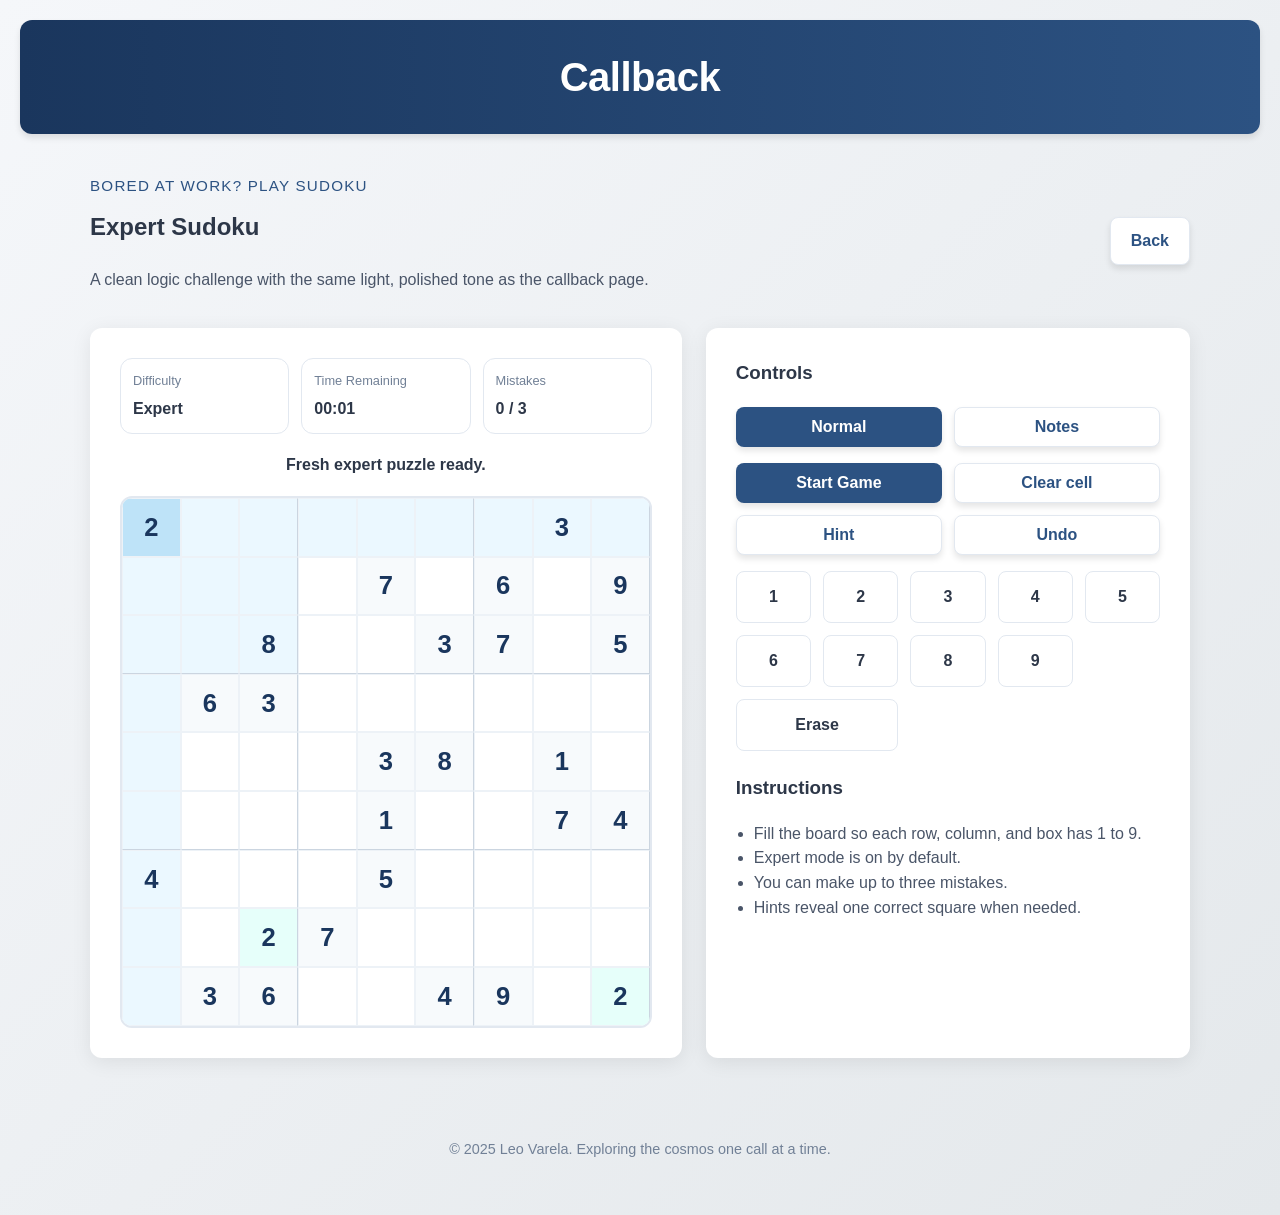
==== sudoku/index.html @ 2952ef04 "Add Sudoku game site" ====
<!doctype html>
<html lang="en">
<head>
  <meta charset="UTF-8" />
  <meta name="viewport" content="width=device-width, initial-scale=1.0" />
  <title>Sudoku</title>
  <link rel="stylesheet" href="/styles/main.css" />
</head>
<body>
  <header class="site-header">
    <h1>Callback</h1>
  </header>

  <main class="shell">
    <section class="topbar">
      <div class="brand">
        <p class="eyebrow">Bored at work? Play Sudoku</p>
        <h2>Expert Sudoku</h2>
        <p class="subtle">A clean logic challenge with the same light, polished tone as the callback page.</p>
      </div>
      <a class="primary-link secondary" href="/">Back</a>
    </section>

    <section class="layout">
      <article class="card board-card">
        <div class="board-wrap">
          <div class="status-grid">
            <div class="status-pill"><span class="label">Difficulty</span><strong id="difficultyLabel">Expert</strong></div>
            <div class="status-pill"><span class="label">Time Remaining</span><strong id="timerLabel">00:00</strong></div>
            <div class="status-pill"><span class="label">Mistakes</span><strong id="mistakesLabel">0 / 3</strong></div>
          </div>

          <div id="banner" class="banner"></div>
          <div id="board" class="board" aria-label="Sudoku board"></div>
        </div>
      </article>

      <aside class="card side-card">
        <h3>Controls</h3>
        <div class="mode-toggle">
          <button id="normalMode" class="mode-button">Normal</button>
          <button id="notesMode" class="mode-button secondary">Notes</button>
        </div>

        <div class="actions" style="margin-top: 16px;">
          <button id="newGameBtn" class="control-button">Start Game</button>
          <button id="clearBtn" class="control-button secondary">Clear cell</button>
          <button id="hintBtn" class="control-button secondary">Hint</button>
          <button id="undoBtn" class="control-button secondary">Undo</button>
        </div>

        <div id="keypad" class="keypad" style="margin-top: 16px;"></div>

        <h3 style="margin-top: 22px;">Instructions</h3>
        <ul class="helper-list">
          <li>Fill the board so each row, column, and box has 1 to 9.</li>
          <li>Expert mode is on by default.</li>
          <li>You can make up to three mistakes.</li>
          <li>Hints reveal one correct square when needed.</li>
        </ul>
      </aside>
    </section>
  </main>

  <footer class="site-footer">
    <p>© 2025 Leo Varela. Exploring the cosmos one call at a time.</p>
  </footer>

  <script src="/scripts/sudoku.js"></script>
</body>
</html>
---- styles/main.css ----
:root {
  --bg: #f5f7fa;
  --bg-2: #e4e8eb;
  --panel: #ffffff;
  --text: #2d3748;
  --muted: #4a5568;
  --accent: #2c5282;
  --accent-dark: #1a365d;
  --line: #e2e8f0;
  --success: #48bb78;
  --danger: #f56565;
  --shadow: 0 4px 20px rgba(0, 0, 0, 0.08);
}

* { box-sizing: border-box; }
html, body { margin: 0; padding: 0; }
body {
  min-height: 100vh;
  font-family: 'Inter', -apple-system, BlinkMacSystemFont, sans-serif;
  line-height: 1.6;
  background: linear-gradient(135deg, var(--bg) 0%, var(--bg-2) 100%);
  color: var(--text);
  text-align: center;
  padding: 20px;
}

.site-header {
  background: linear-gradient(90deg, var(--accent-dark) 0%, var(--accent) 100%);
  color: #fff;
  padding: 25px 0;
  border-radius: 12px;
  box-shadow: 0 4px 6px rgba(0, 0, 0, 0.1);
  margin-bottom: 40px;
}

.site-header h1 {
  margin: 0;
  font-size: 2.5rem;
  letter-spacing: -0.5px;
}

.shell {
  max-width: 1100px;
  margin: 0 auto;
}

.card {
  background: var(--panel);
  padding: 30px;
  border-radius: 12px;
  box-shadow: var(--shadow);
  text-align: left;
}

.hero-card {
  margin: 40px auto;
}

.eyebrow {
  margin: 0 0 10px;
  color: var(--accent);
  font-size: 0.95rem;
  text-transform: uppercase;
  letter-spacing: 0.08em;
}

h1, h2, h3, p { margin-top: 0; }
.lead, .subtle {
  color: var(--muted);
}

.primary-link, .control-button, .mode-button {
  border: none;
  border-radius: 8px;
  background: var(--accent);
  color: #fff;
  padding: 10px 20px;
  font-size: 1rem;
  font-weight: 600;
  text-decoration: none;
  cursor: pointer;
  box-shadow: 0 4px 6px rgba(0, 0, 0, 0.1);
}

.primary-link:hover, .control-button:hover, .mode-button:hover {
  background: var(--accent-dark);
}

.primary-link.secondary, .control-button.secondary, .mode-button.secondary {
  background: #ffffff;
  color: var(--accent);
  border: 1px solid var(--line);
}

.topbar {
  display: flex;
  justify-content: space-between;
  align-items: center;
  gap: 16px;
  margin-bottom: 20px;
  text-align: left;
}

.layout {
  display: grid;
  grid-template-columns: minmax(320px, 1.1fr) minmax(280px, 0.9fr);
  gap: 24px;
}

.board-card, .side-card {
  padding: 30px;
}

.board-wrap {
  display: grid;
  gap: 18px;
}

.board {
  display: grid;
  grid-template-columns: repeat(9, 1fr);
  aspect-ratio: 1 / 1;
  width: min(100%, 620px);
  border: 2px solid var(--line);
  border-radius: 12px;
  overflow: hidden;
  background: #ffffff;
  margin: 0 auto;
}

.cell {
  position: relative;
  border: 1px solid #edf2f7;
  background: #ffffff;
  display: flex;
  align-items: center;
  justify-content: center;
  font-size: clamp(1.1rem, 2vw, 1.6rem);
  font-weight: 700;
  color: var(--text);
  cursor: pointer;
  user-select: none;
}

.cell:nth-child(3n) { border-right-color: #cbd5e0; }
.cell.block-end { border-bottom-color: #cbd5e0; }
.cell.given { color: var(--accent-dark); background: #f7fafc; }
.cell.selected { background: #bee3f8; }
.cell.related { background: #ebf8ff; }
.cell.same { background: #e6fffa; }
.cell.error { color: var(--danger); }
.cell.solved { color: var(--success); }

.notes {
  position: absolute;
  inset: 4px;
  display: grid;
  grid-template-columns: repeat(3, 1fr);
  grid-template-rows: repeat(3, 1fr);
  font-size: 0.55rem;
  color: #718096;
}

.notes span {
  display: flex;
  align-items: center;
  justify-content: center;
}

.status-grid, .actions, .keypad, .mode-toggle {
  display: grid;
  gap: 12px;
}

.status-grid {
  grid-template-columns: repeat(3, 1fr);
}

.status-pill {
  background: #ffffff;
  border: 1px solid var(--line);
  border-radius: 12px;
  padding: 12px;
}

.status-pill .label {
  display: block;
  color: #718096;
  font-size: 0.8rem;
  margin-bottom: 4px;
}

.status-pill strong {
  font-size: 1rem;
}

.actions {
  grid-template-columns: repeat(2, 1fr);
}

.mode-toggle {
  grid-template-columns: repeat(2, 1fr);
}

.keypad {
  grid-template-columns: repeat(5, 1fr);
}

.key {
  border: 1px solid var(--line);
  background: #ffffff;
  color: var(--text);
  border-radius: 8px;
  min-height: 52px;
  font-size: 1rem;
  font-weight: 700;
  cursor: pointer;
}

.key.wide {
  grid-column: span 2;
}

.helper-list {
  margin: 0;
  padding-left: 18px;
  color: var(--muted);
  line-height: 1.55;
}

.banner {
  min-height: 24px;
  color: var(--accent);
  font-weight: 600;
  text-align: center;
}

.site-footer {
  margin-top: 60px;
  padding: 20px;
  font-size: 0.9rem;
  color: #718096;
}

@media (max-width: 900px) {
  .layout { grid-template-columns: 1fr; }
  .board { width: 100%; }
}

@media (max-width: 600px) {
  .site-header h1 { font-size: 2rem; }
}
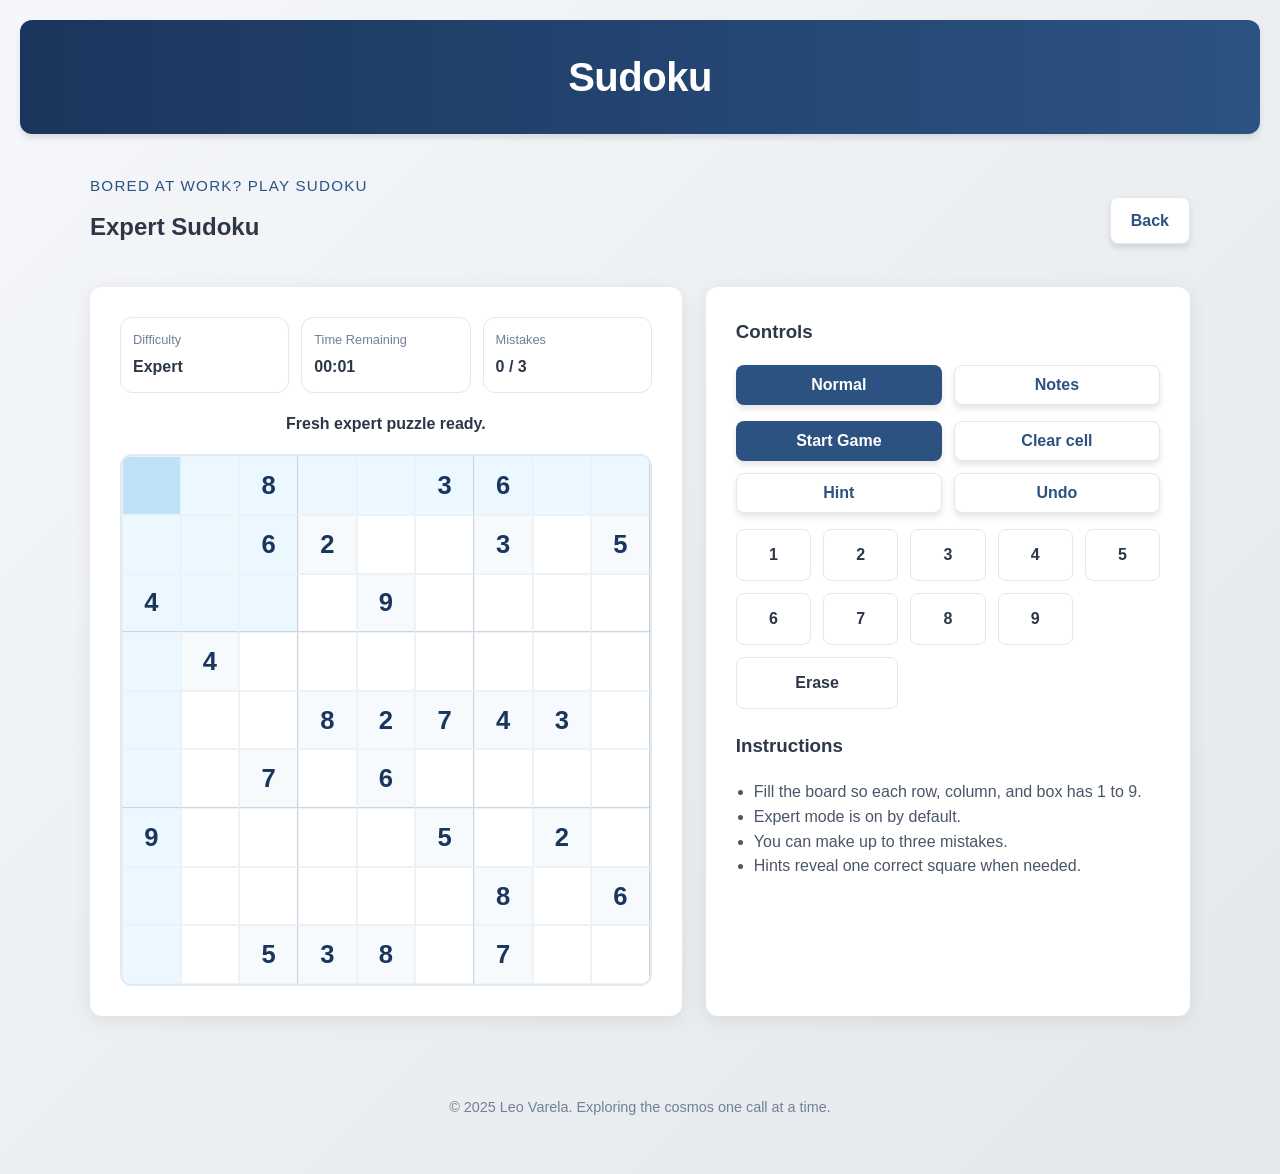
==== commit 5629cfb7: "Change header from 'Callback' to 'Sudoku' Updated the header and removed the subtitle for the Sudoku" ====
--- a/sudoku/index.html
+++ b/sudoku/index.html
@@ -8,7 +8,7 @@
 </head>
 <body>
   <header class="site-header">
-    <h1>Callback</h1>
+    <h1>Sudoku</h1>
   </header>
 
   <main class="shell">
@@ -16,7 +16,6 @@
       <div class="brand">
         <p class="eyebrow">Bored at work? Play Sudoku</p>
         <h2>Expert Sudoku</h2>
-        <p class="subtle">A clean logic challenge with the same light, polished tone as the callback page.</p>
       </div>
       <a class="primary-link secondary" href="/">Back</a>
     </section>
